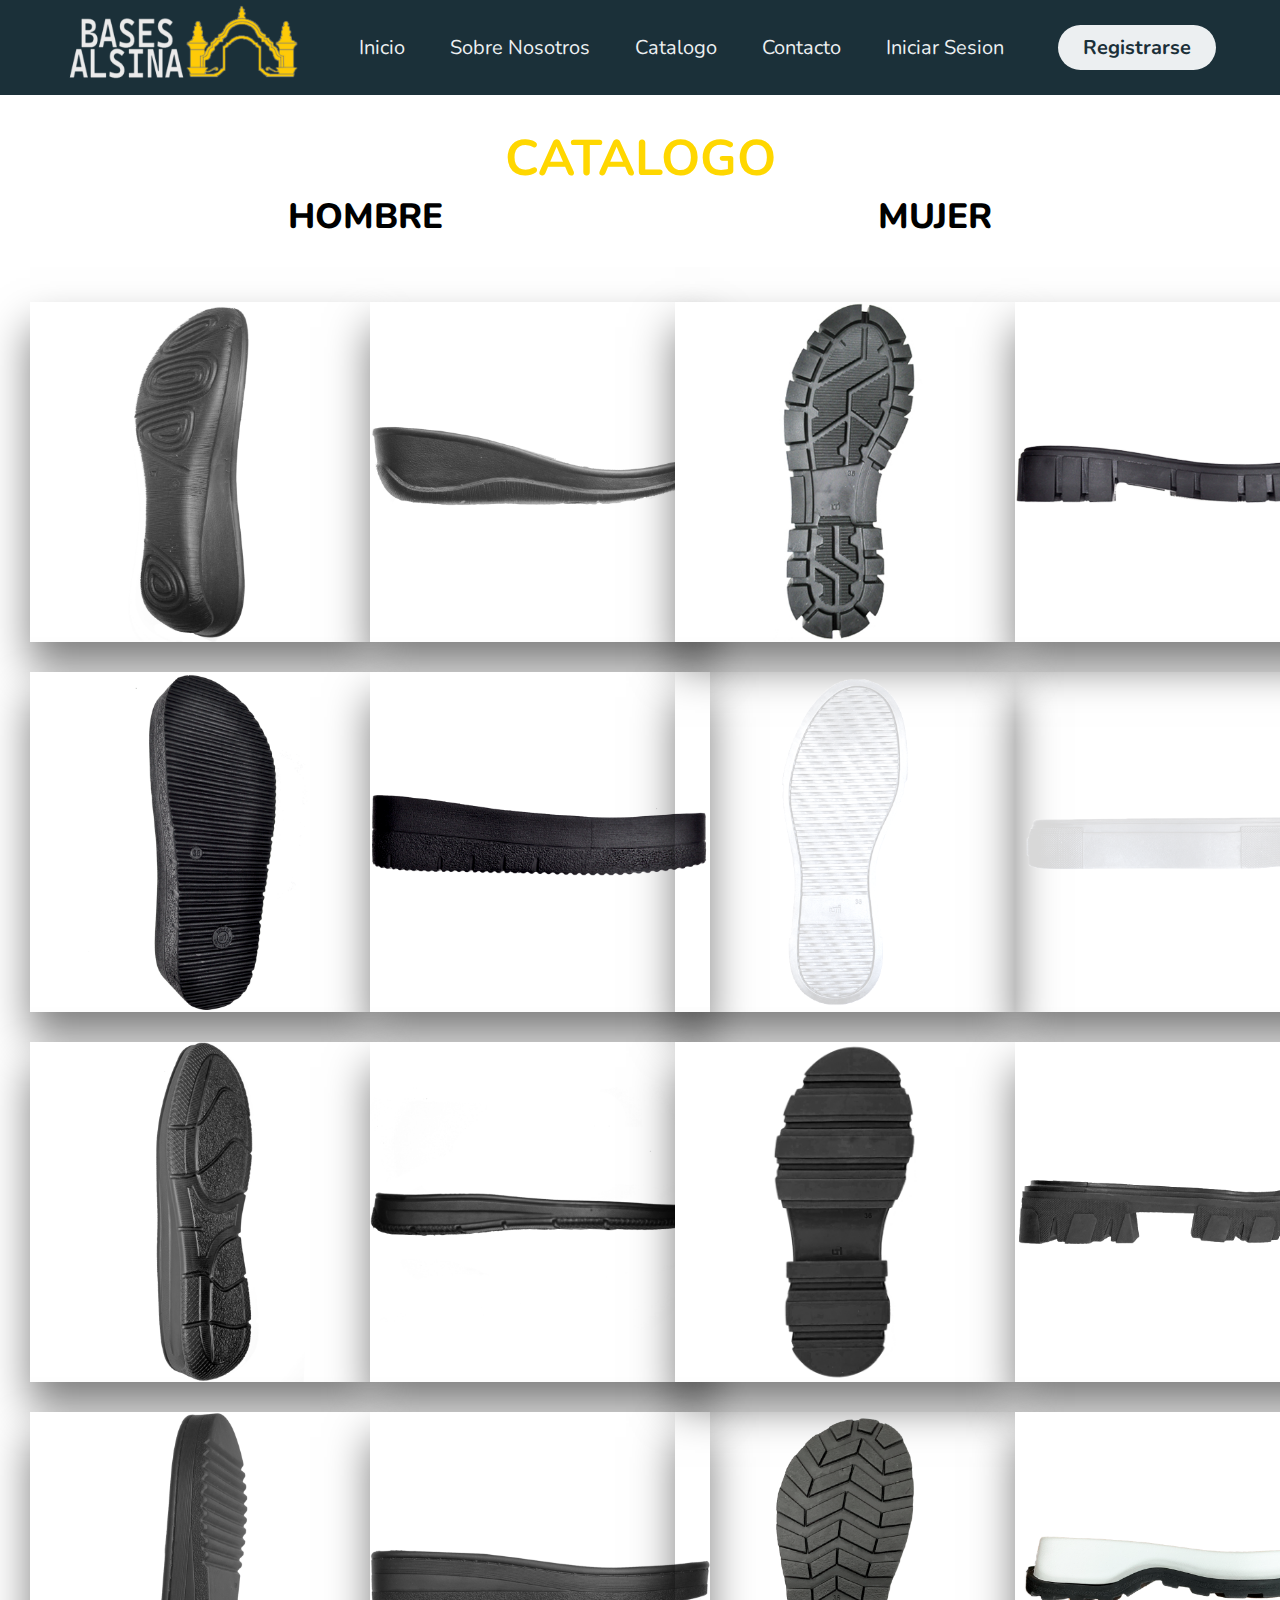
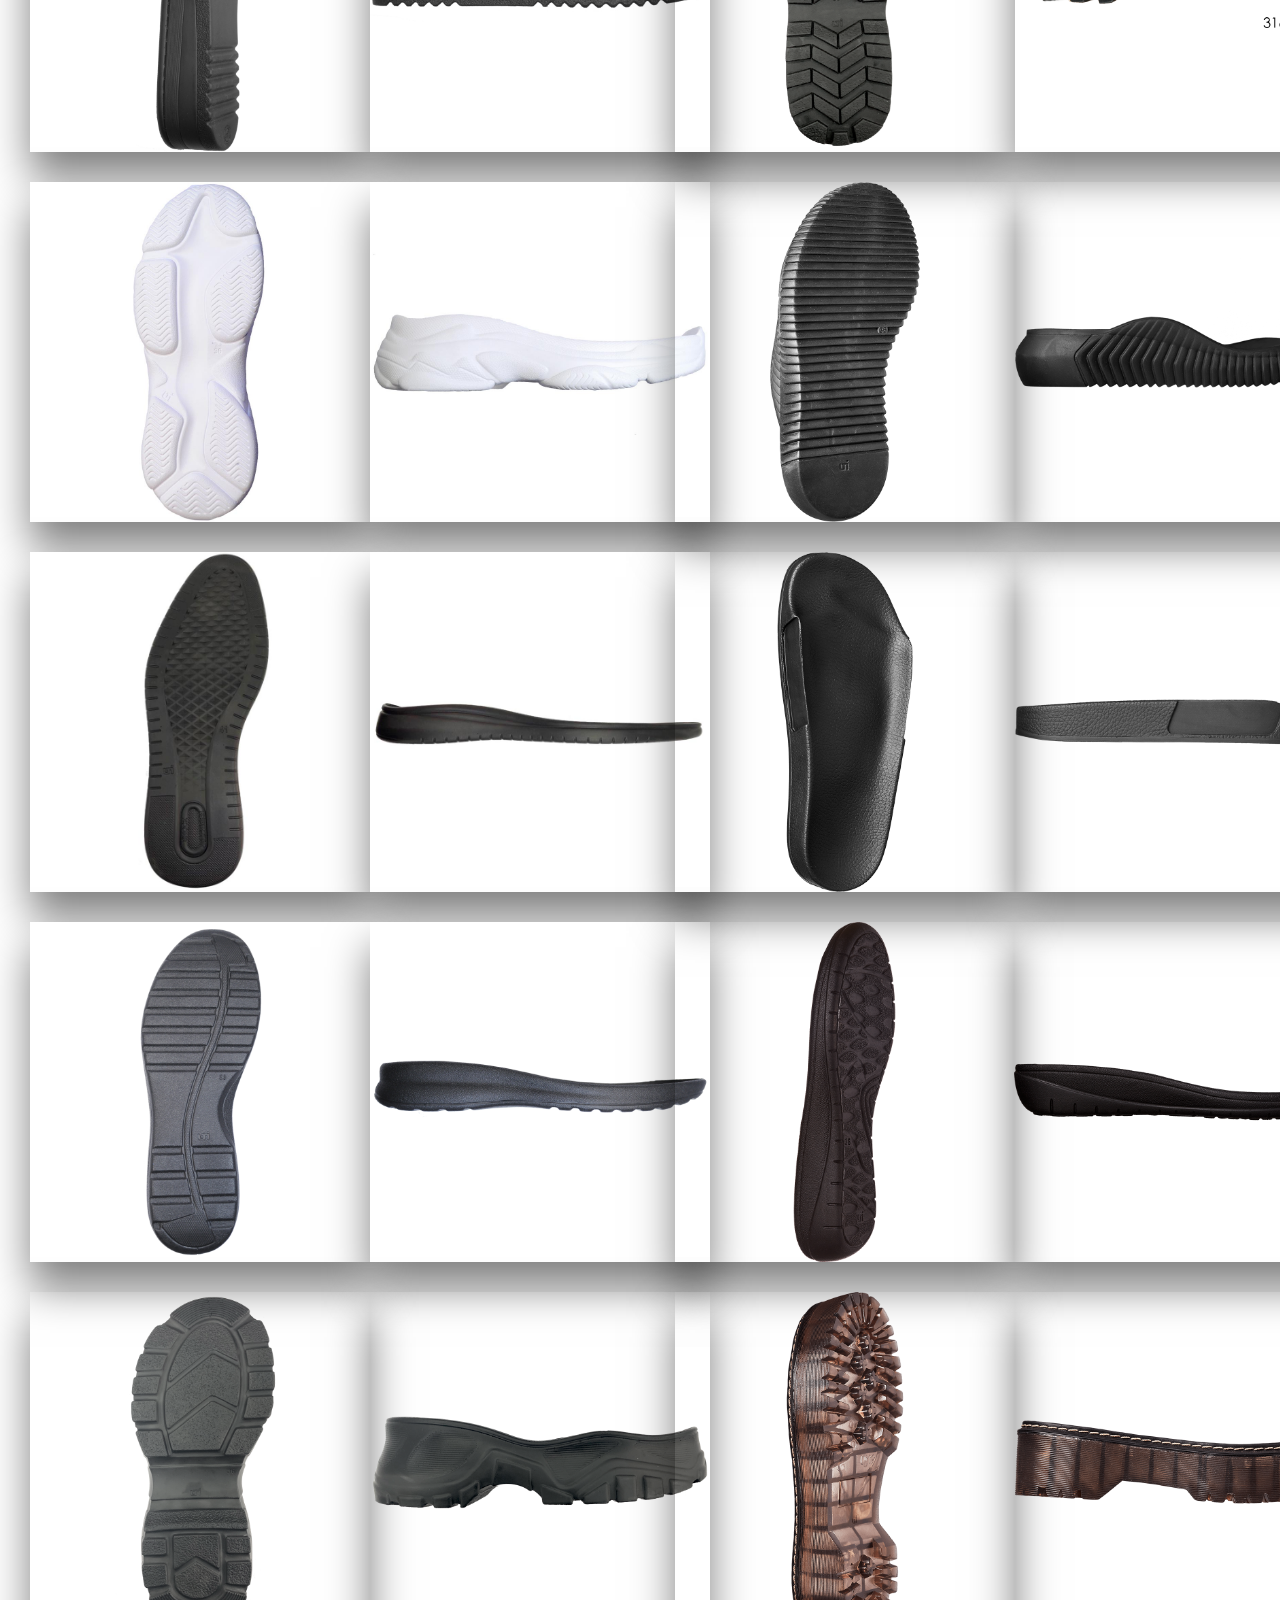
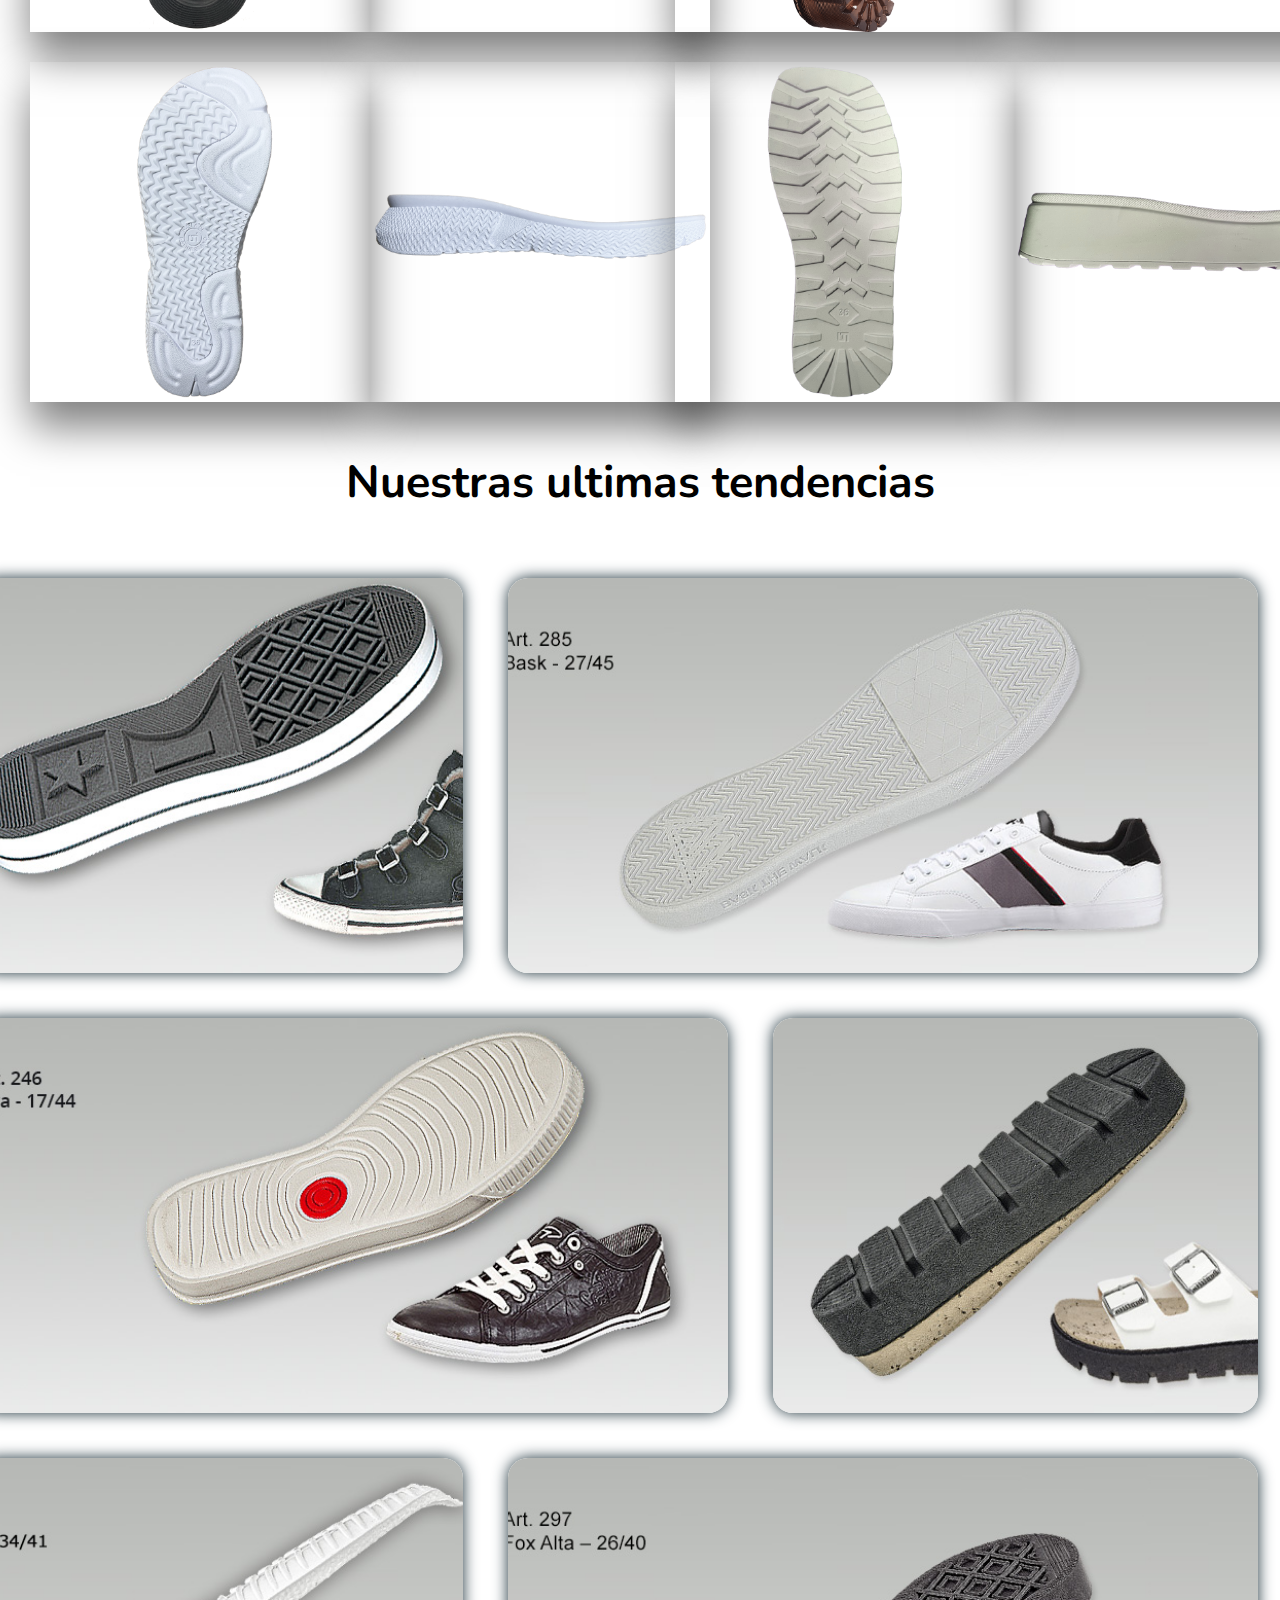
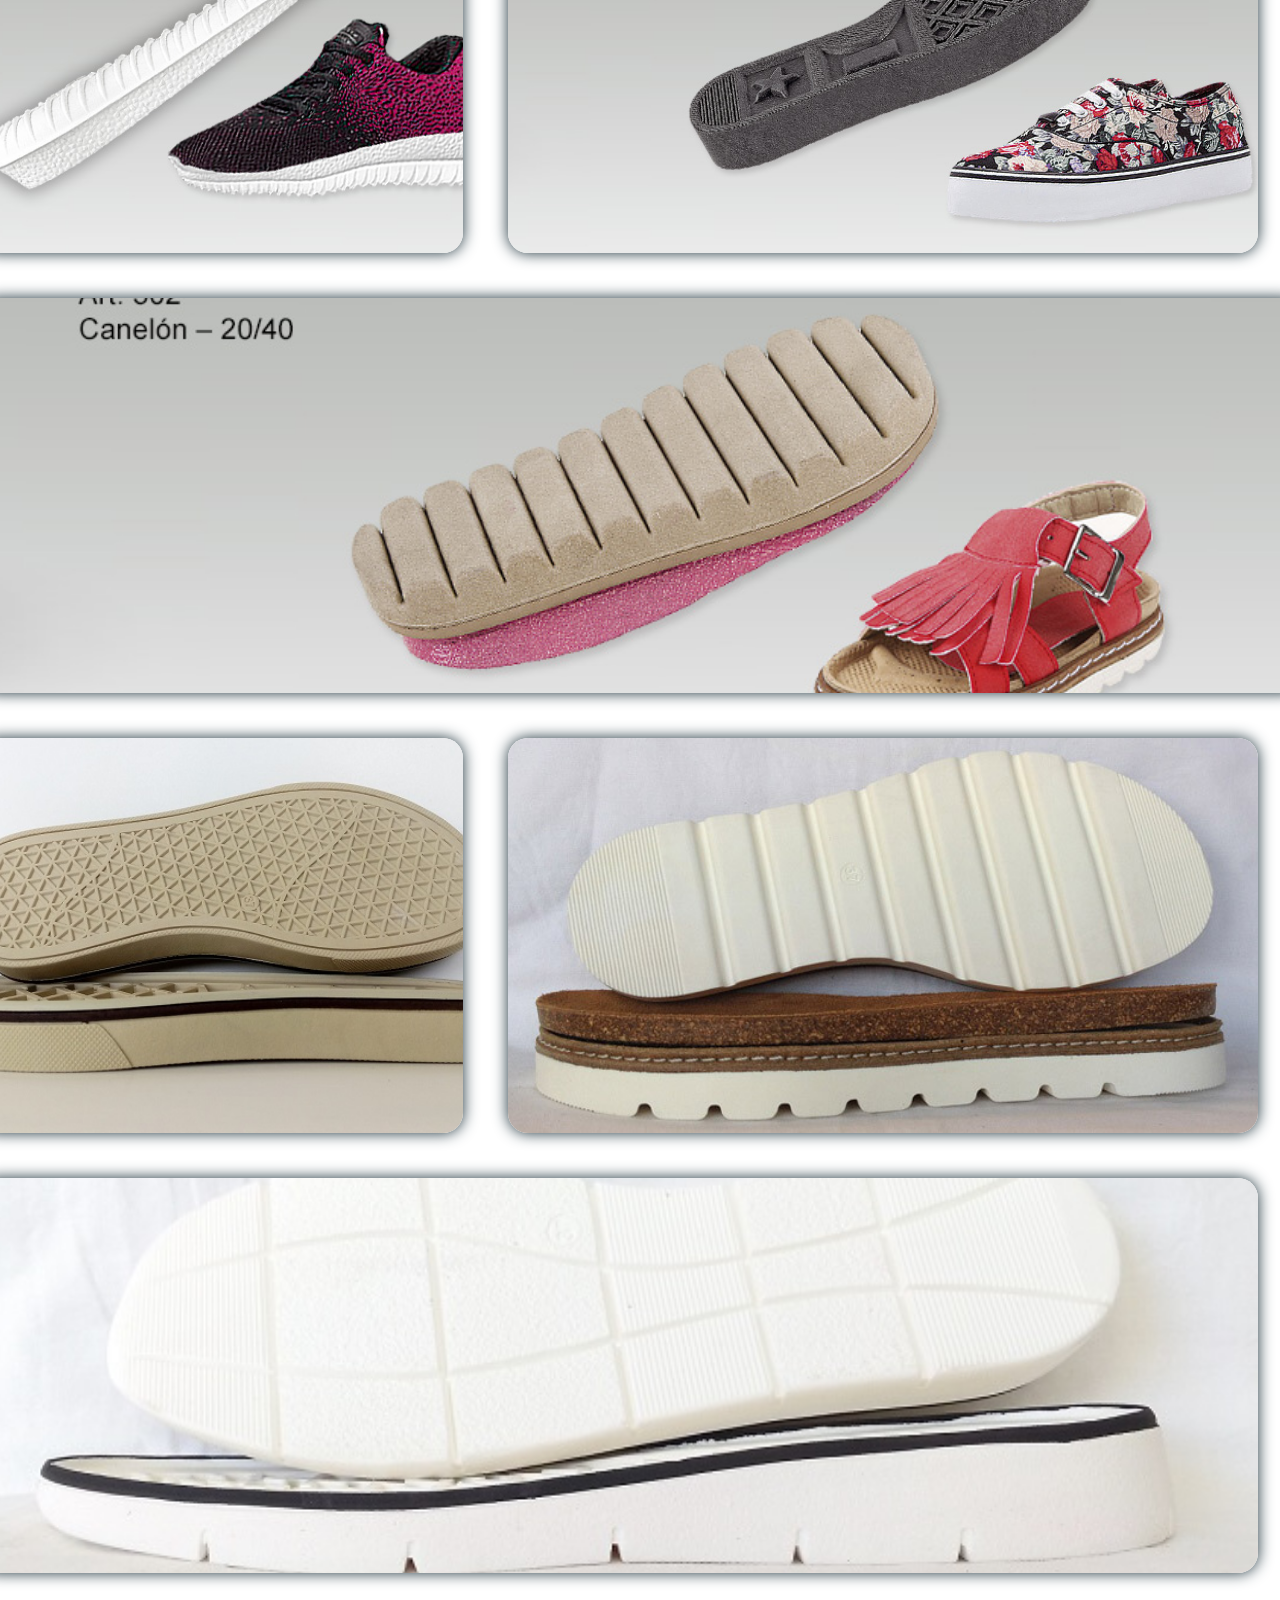
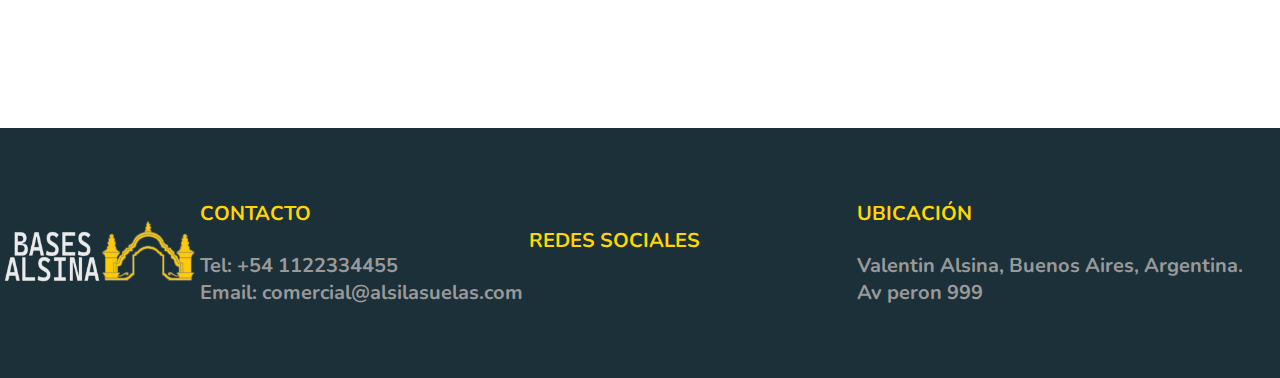
==== pages/catalogo.html @ 56c3c1ba "2do commit - Casi listo" ====
<!DOCTYPE html>
<html lang="en">
<head>
    <meta charset="UTF-8">
    <meta http-equiv="X-UA-Compatible" content="IE=edge">
    <meta name="viewport" content="width=device-width, initial-scale=1.0">
    <title>Catalogo</title>
    <link rel="stylesheet" href="../styles.css">
    <link rel="stylesheet" href="../catalogo.css">
    <link rel="stylesheet" href="../animations.css">
    <link rel="stylesheet" href="https://cdnjs.cloudflare.com/ajax/libs/font-awesome/6.2.0/css/all.min.css" integrity="sha512-xh6O/CkQoPOWDdYTDqeRdPCVd1SpvCA9XXcUnZS2FmJNp1coAFzvtCN9BmamE+4aHK8yyUHUSCcJHgXloTyT2A==" crossorigin="anonymous" referrerpolicy="no-referrer" />
</head>
<body>
    <header>
        <nav>
            <div class="logo">
                <a href="../index.html">
                <img src="../assets/Imagenes/icono-nav.png" alt="icono"> </a>
            </div>
            <div class="nav-list">
                <ul>
                    <li><a href="../index.html">Inicio</a></li>
                    <li><a href="../index.html#sec-2">Sobre Nosotros</a></li>
                    <li><a href="/pages/catalogo.html">Catalogo</a></li>
                    <li><a href="../index.html#footer-container">Contacto</a></li>
                    <li><a href="/pages/login.html">Iniciar Sesion</a></li>
                </ul>
            </div>
            <div class="register">
                <a href="../pages/register.html"><button>Registrarse</button></a>
            </div>
        </nav>
    </header>
    <hr>
    <main>
        <div class="container">
            <div class="catalogo">
                <h1>CATALOGO</h1>
                <div class="genero">
                    <div class="h">
                        <h2>HOMBRE</h2>                       
                    </div>
                    <div class="m">
                        <h2>MUJER</h2>
                    </div>
                </div>
            </div>
            <div class="suelas">
                <div class="hombre">
                    <div class="suela-hombre">
                        <img src="../assets/catalogo/501.jpg" alt="">
                        <img src="../assets/catalogo/500.jpg" alt="">
                    </div>
                    <div class="suela-hombre">
                        <img src="../assets/catalogo/503.jpg" alt="">
                        <img src="../assets/catalogo/502.jpg" alt="">
                    </div>
                    <div class="suela-hombre">
                        <img src="../assets/catalogo/504.jpg" alt="">
                        <img src="../assets/catalogo/505.jpg" alt="">
                    </div>
                    <div class="suela-hombre">
                        <img src="../assets/catalogo/506.jpg" alt="">
                        <img src="../assets/catalogo/507.jpg" alt="">
                    </div>
                    <div class="suela-hombre">
                        <img src="../assets/catalogo/508.jpg" alt="">
                        <img src="../assets/catalogo/509.jpg" alt="">
                    </div>
                    <div class="suela-hombre">
                        <img src="../assets/catalogo/510.jpg" alt="">
                        <img src="../assets/catalogo/511.jpg" alt="">
                    </div>
                    <div class="suela-hombre">
                        <img src="../assets/catalogo/512.jpg" alt="">
                        <img src="../assets/catalogo/513.jpg" alt="">
                    </div>
                    <div class="suela-hombre">
                        <img src="../assets/catalogo/514.jpg" alt="">
                        <img src="../assets/catalogo/515.jpg" alt="">
                    </div>
                    <div class="suela-hombre">
                        <img src="../assets/catalogo/516.jpg" alt="">
                        <img src="../assets/catalogo/517.jpg" alt="">
                    </div>
                </div>
                <div class="mujer">
                    <div class="suela-mujer">
                        <img src="../assets/catalogo/520.jpg" alt="">
                        <img src="../assets/catalogo/521.jpg" alt="">
                    </div>
                    <div class="suela-mujer">
                        <img src="../assets/catalogo/522.jpg" alt="">
                        <img src="../assets/catalogo/523.jpg" alt="">
                    </div>
                    <div class="suela-mujer">
                        <img src="../assets/catalogo/524.jpg" alt="">
                        <img src="../assets/catalogo/525.jpg" alt="">
                    </div>
                    <div class="suela-mujer">
                        <img src="../assets/catalogo/526.jpg" alt="">
                        <img src="../assets/catalogo/527.jpg" alt="">
                    </div>
                    <div class="suela-mujer">
                        <img src="../assets/catalogo/528.jpg" alt="">
                        <img src="../assets/catalogo/529.jpg" alt="">
                    </div>
                    <div class="suela-mujer">
                        <img src="../assets/catalogo/530.jpg" alt="">
                        <img src="../assets/catalogo/531.jpg" alt="">
                    </div>
                    <div class="suela-mujer">
                        <img src="../assets/catalogo/532.jpg" alt="">
                        <img src="../assets/catalogo/533.jpg" alt="">
                    </div>
                    <div class="suela-mujer">
                        <img src="../assets/catalogo/534.jpg" alt="">
                        <img src="../assets/catalogo/535.jpg" alt="">
                    </div>
                    <div class="suela-mujer">
                        <img src="../assets/catalogo/518.jpg" alt="">
                        <img src="../assets/catalogo/519.jpg" alt="">
                    </div>

                </div>
            </div>
            <div class="grid-tendencia">
                <h1>Nuestras ultimas tendencias</h1>
            </div>
            <div class="grid-suelas">
                <div class="item-suela"></div>
                <div class="item-suela"></div>
                <div class="item-suela"></div>
                <div class="item-suela"></div>
                <div class="item-suela"></div>
                <div class="item-suela"></div>
                <div class="item-suela"></div>
                <div class="item-suela"></div>
                <div class="item-suela"></div>
                <div class="item-suela"></div>
            </div>
        </div>

    </main>

    <footer>
        <div id="footer-container">
            <div class="footer-icon">
                <img src="../assets/Imagenes/icono-nav.png" alt="icono">
            </div>
            <div class="footer-contacto">
                <h3>CONTACTO</h3>
                <div class="contacto">
                    <h4>Tel: +54 1122334455</h4>
                    <h4>Email: comercial@alsilasuelas.com</h4>
                </div>
            </div>
            <div class="red-social">
                <h3>REDES SOCIALES</h3>
                <div class="red">
                    <i class="fa-brands fa-instagram" style="font-size:50px"></i>
                    <i class="fa-brands fa-square-facebook" style="font-size:50px"></i>
                </div>
            </div>
            <div class="ubicacion">
                <h3>UBICACIÓN</h3>
                <div class="ubi">
                    <h4>Valentin Alsina, Buenos Aires, Argentina.</h4>
                    <h4>Av peron 999</h4>
                </div>
            </div>
        </div>
    </footer>
---- styles.css ----
@import url('https://fonts.googleapis.com/css2?family=Nunito:wght@400;800&display=swap');
@import url('https://fonts.googleapis.com/css2?family=Abril+Fatface&display=swap');

*{
    margin: 0;
    padding: 0;
    box-sizing: border-box;
    font-family: 'Nunito', sans-serif;
    font-size: 20px;
}

/* NAVBAR */

nav{
    position: fixed;
    display: flex;
    flex-direction: row;
    justify-content: space-between;
    align-items: center;
    height: 95px;
    width: 100%;
    background-color: #1b3039;
    padding: 5px 5%;
    top: 0;
    z-index: 1;
}

.logo img{
    width: 12rem;
    cursor: pointer;
    transition: all 0.7s;
}

#toggle-menu{
    display: none;
}

.nav-list i{
    font-size: 50px;
    display: none;
}

.nav-list ul{
    list-style: none;
    display: flex;
    flex-direction: row;
    gap: 45px;
}

.nav-list a{
    font-size: 700;
    color: #eceff1;
    text-decoration: none;
}


.register button{
    font-weight: 700;
    color: #1b3039;
    padding: 9px 25px;
    background: #eceff1;
    border: none;
    border-radius: 50px;
    cursor: pointer;
    transition: all 0.5s ease 0s;
}

main{
    display: flex;
    flex-direction: column;
    gap: 80px;
    margin-top: 105px;

}

/* Section 1 */

#sec-1{
    display: flex;
    flex-direction: column;
    justify-content: center;
    align-items: center;
    gap: 50px;
}

.titulo{
    display: flex;
    justify-content: center;
    align-items: center;
}

.titulo .txt-estatico{
    color: #1b3039;
    font-size: 60px;
    font-weight: 400;
}

.titulo .txt-dinamico{
    margin-left: 15px;
    line-height: 90px;
    height: 90px;
    overflow: hidden;
}

.txt-dinamico li{
    list-style: none;
    color: gold;
    font-size: 60px;
    font-weight: 600;
    top: 0;
    position: relative;
}

.inicio{
    display: flex;
    flex-direction: row;
    justify-content: center;
    align-items: center;
    gap: 10px;
}

.cards{
    position: relative;
    width: 20rem;
    height: 20rem;
    overflow: hidden;
}

.inicio .cards .imgSuela img{
   width: 100%;
   height: 100%;
   transition: all 500ms ease-out;
}

.info{
    position: absolute;
    top: 0;
    width: 100%;
    height: 100%;
    transition: all 500ms ease-out;
    opacity: 0;
    visibility: hidden;
    text-align: center;
}

.info h2{
    color: gold;
    font-size: 25px;
    font-weight: 900;
    margin-bottom: 150px;
    margin-top: 50px;
    transition: all 500ms ease-out;
}

.info p{
    color: gold;
    font-size: 20px;
    font-weight: 500;
    line-height: 1.5;
    max-width: 250px;
    margin: auto;
}

/* Section 2 */ 

#sec-2{
    display: flex;
    flex-direction: column;
    justify-content: center;
    align-items: center;
    gap: 25px;
}

#sec-2 h2{
    font-size: 45px;
    color: gold;
}

.empresa{
    height: 120px;
    width: 100%;
    display: flex;
    justify-content: center;
    align-items: center;
    background-color: #1b3039;
}

.seccion-2{
    display: flex;
    flex-direction: row;
    justify-content: center;
    align-items: center;
    gap: 60px;
}

.aboutUs{
    height: 800px;
    width: 500px;
    display: flex;
    flex-direction: column;
    justify-content: center;
    align-items: center;
    gap: 40px;
}

.sobre-nosotros , .disenio-exclusividad , .diferencia{
    display: flex;
    flex-direction: column;
    justify-content: center;
    align-items: center;
    background-color: rgba(233, 233, 233, 0.726);
    border-radius: 1rem;
    gap: 5px;
    height: 400px;
    width: 550px;
    padding: 20px;
}

.aboutUs h3{
    font-size: 22px;
    font-weight: 900;
}

.aboutUs p{
    font-size: 19px;
    font-weight: 400;
}

.grid-container{
    height: 800px;
    width: 750px;
    display: grid;
    grid-template-columns: 160px 160px 160px 160px 160px;
    gap: 10px;
    grid-template-rows: 125px 125px 125px 125px 125px 125px;
}

.item{
    border-radius: 1rem;
    box-shadow: 0 0 15px 0px #1b3039;
}

.item:nth-child(1){
    background: url(./assets/Empresa/Horma-1.jpg) no-repeat center/cover;
    grid-column: 1/3;
    grid-row: 1/3;
}

.item:nth-child(2){
    background: url(./assets/Empresa/Maquina-1.jpg) no-repeat center/cover;
    grid-column: 3/6;
    grid-row: 1/3;

}

 .item:nth-child(3){
    background: url(./assets/Empresa/Maquina-3.jpg) no-repeat center/cover;
    grid-column: 1/4;
    grid-row: 3/5;  
}

.item:nth-child(4){
    background: url(./assets/Empresa/Maquina-4.jpg) no-repeat center/cover;
    grid-column: 4/6;
    grid-row: 3/5;

}

.item:nth-child(5){
    background: url(./assets/Empresa/Maquina-2.jpg) no-repeat center/cover;
    grid-column: 1/3;
    grid-row: 5/7;

}

.item:nth-child(6){
    background: url(./assets/Empresa/Maquina-5.jpg) no-repeat center/cover; 
    grid-column: 3/6;
    grid-row: 5/7;

}


/* Footer */

footer{
    background-color: #1b3039;
    height: 250px;
    width: 100%;
    margin-top: 50px;
}

#footer-container{
    display: flex;
    flex-direction: row;
    justify-content: space-evenly;
    align-items: center;
}

.footer-icon{
    width: 200px;
    height: 200px;
    display: flex;
    justify-content: center;
    align-items: center;
}

.footer-icon img{
    width: 10rem;
    cursor: pointer;
}

.footer-contacto{
    width: 350px;
    height: 250px;
    display: flex;
    flex-direction: column;
    justify-content: center;
    align-items: flex-start;
    gap: 25px;
}

.red-social{
    width: 350px;
    height: 250px;
    display: flex;
    flex-direction: column;
    justify-content: center;
    align-items: flex-start;
    gap: 25px;

}

.red{
    display: flex;
    gap: 50px;
    cursor: pointer;
}

.ubicacion{
    width: 450px;
    height: 250px;
    display: flex;
    flex-direction: column;
    justify-content: center;
    align-items: flex-start;
    gap: 25px;

}

footer h3{
    color: gold;
}

footer h4{
    color: #999;
}

footer i{
    color: #999;
}
---- catalogo.css ----
@import url('https://fonts.googleapis.com/css2?family=Nunito:wght@400;800&display=swap');
@import url('https://fonts.googleapis.com/css2?family=Abril+Fatface&display=swap');

*{
    margin: 0;
    padding: 0;
    box-sizing: border-box;
    font-family: 'Nunito', sans-serif;
    font-size: 20px;
}

.container{
    width: 100%;
    display: flex;
    flex-direction: column;
    justify-content: center;
    align-items: center;
    gap: 50px;
}

.catalogo{
    width: 100%;
    height: 100px;
    margin-top: 25px;
    display: flex;
    flex-direction: column;
    justify-content: center;
    align-items: center;
}

.catalogo h1{
    font-size: 50px;
    font-weight: 700;
    color: gold;
}

.genero{
    display: flex;
    justify-content: space-between;
    align-items: center;
    width: 55%;
}

.genero h2{
    font-size: 35px;
    font-weight: 800;
}

.suelas{
    display: flex;
    width: 100%;
    justify-content: space-around;
    flex-wrap: wrap;
    gap: 10px;
}

.hombre{
    margin-top: 20px;
    display: flex;
    flex-direction: column;
    width: 45%;
    gap: 30px;
}

.suela-hombre{
    display: flex;
    flex-direction: row;
    justify-content: space-between;
}

.suela-hombre img{
    height: 340px;
    width: 340px;
    box-shadow: 0 25px 40px rgba(0,0,0,.5);
}

.suela-mujer img{
    height: 340px;
    width: 340px;
    box-shadow: 0 25px 40px rgba(0,0,0,.5);
}

.suela-mujer{
    display: flex;
    flex-direction: row;
    justify-content: space-between;
}

.mujer{
    margin-top: 20px;
    display: flex;
    flex-direction: column;
    width: 45%;
    gap: 30px;
}

.grid-tendencia{
    width: 100%;
    display: flex;
    justify-content: center;
    align-items: center;
}

.grid-tendencia h1{
    font-size: 45px;
    font-weight: 700;
}

.grid-suelas{
    margin-top: 15px;
    height: 2700px;
    width: 1400px;
    display: grid;
    justify-content: center;
    grid-template-columns: 220px 220px 220px 220px 220px;
    gap: 45px;
    grid-template-rows: 175px 175px 175px 175px 175px 175px
    175px 175px 175px 175px 175px 175px;

}

.item-suela{
    border-radius: 1rem;
    box-shadow: 0 0 15px 0px #1b3039;
}

.item-suela:nth-child(1){
    background: url(./assets/Suelas-Calzados/1.jpg) no-repeat center/cover;
    grid-column: 1/3;
    grid-row: 1/3;
}

.item-suela:nth-child(2){
    background: url(./assets/Suelas-Calzados/2.jpg) no-repeat center/cover;
    grid-column: 3/6;
    grid-row: 1/3;

}

.item-suela:nth-child(3){
    background: url(./assets/Suelas-Calzados/3.jpg) no-repeat center/cover;
    grid-column: 1/4;
    grid-row: 3/5;  
}

.item-suela:nth-child(4){
    background: url(./assets/Suelas-Calzados/4.jpg) no-repeat center/cover;
    grid-column: 4/6;
    grid-row: 3/5;

}

.item-suela:nth-child(5){
    background: url(./assets/Suelas-Calzados/5.jpg) no-repeat center/cover;
    grid-column: 1/3;
    grid-row: 5/7;

}

.item-suela:nth-child(6){
    background: url(./assets/Suelas-Calzados/7.jpg) no-repeat center/cover;
    grid-column: 3/6;
    grid-row: 5/7;
}

.item-suela:nth-child(7){
    background: url(./assets/Suelas-Calzados/6.jpg) no-repeat center/cover;
    grid-column: 1/7;
    grid-row: 7/9;
}

.item-suela:nth-child(8){
    background: url(./assets/Suelas-Calzados/8.jpg) no-repeat center/cover;
    grid-column: 1/3;
    grid-row: 9/11;
}

.item-suela:nth-child(9){
    background: url(./assets/Suelas-Calzados/9.jpg) no-repeat center/cover;
    grid-column: 3/6;
    grid-row: 9/11;
}

.item-suela:nth-child(10){
    background: url(./assets/Suelas-Calzados/10.jpg) no-repeat center/cover;
    grid-column: 1/6;
    grid-row: 11/13;
}


/* --- FOOTER --- */

footer{
    background-color: #1b3039;
    height: 250px;
    width: 100%;
  
}

#footer-container{
    display: flex;
    flex-direction: row;
    justify-content: space-evenly;
    align-items: center;
    position: relative;
}

.footer-icon{
    width: 200px;
    height: 200px;
    display: flex;
    justify-content: center;
    align-items: center;
}

.footer-icon img{
    width: 10rem;
    cursor: pointer;
}

.footer-contacto{
    width: 350px;
    height: 250px;
    display: flex;
    flex-direction: column;
    justify-content: center;
    align-items: flex-start;
    gap: 25px;
}

.red-social{
    width: 350px;
    height: 250px;
    display: flex;
    flex-direction: column;
    justify-content: center;
    align-items: flex-start;
    gap: 25px;

}

.red{
    display: flex;
    gap: 50px;
    cursor: pointer;
}

.ubicacion{
    width: 450px;
    height: 250px;
    display: flex;
    flex-direction: column;
    justify-content: center;
    align-items: flex-start;
    gap: 25px;

}

footer h3{
    color: gold;
}

footer h4{
    color: #999;
}

footer i{
    color: #999;
}
---- animations.css ----
.logo img:hover{
    transform: scale(1.1);
}

.nav-list li:hover{
    transform: scale(1.2);
}

.nav-list a:hover{
    color: gold;
}

.register button:hover{
    background-color: #e2f1f8;
    color: gold;
    transform: scale(1.3);
}

.txt-dinamico li::after{
    content: "";
    position: absolute;
    left: 0;
    width: 100%;
    height: 100%;
    background-color: white;
    border-left: 2px solid gold;
    animation: typing 3s steps(10) infinite;
}

.txt-dinamico li{
    animation: slide 12s steps(4) infinite;

}

@keyframes typing{
    40%,
    60%{
        left: calc(100% + 30px);
    }

    100%{
        left: 0;
    }
}

@keyframes slide{
    100%{
        top: -360px;
    }
}

.cards:hover{
    z-index: 1;
    transform: scale(1.25);
    box-shadow: 0 25px 40px rgba(0,0,0,.5);
}

.cards:hover > .info{
    opacity: 1;
    visibility: visible;
}

.cards:hover > .info h2{
    margin-top: 100px;
    margin-bottom: 40px;
}

.item:hover{
    transform: scale(1.1);
    transition: all 0.3s ease-in;
}

.sobre-nosotros:hover{
    transform: scale(1.1);
    transition: all 0.3s ease-in;
}
.disenio-exclusividad:hover{
    transform: scale(1.1);
    transition: all 0.3s ease-in;
}
.diferencia:hover{
    transform: scale(1.1);
    transition: all 0.3s ease-in;
}


/* --------------------------- LOGIN - REGISTER - CATALOGO ------------------------------------------------------------*/

/* LOGIN */ 

.boton-inicio button:hover{
    background-color: #e2f1f8;
    color: gold;
    transform: scale(1.3);
}


.sub-log:hover{
    background-color: #051f2b;
    color: gold;
    transform: scale(1.1);
}


/* REGISTER */

.button input:hover{
    color: gold;
    background-color: #051f2b;
    transform: scale(1.2);
}


/* CATALOGO*/

.suela-hombre:hover{
    transform: scale(1.1);
    transition: all 0.3s ease-in;
}

.suela-mujer:hover{
    transform: scale(1.1);
    transition: all 0.3s ease-in;
}

.item-suela:hover{
    transform: scale(1.2);
    transition: all 0.5s ease-in;
}
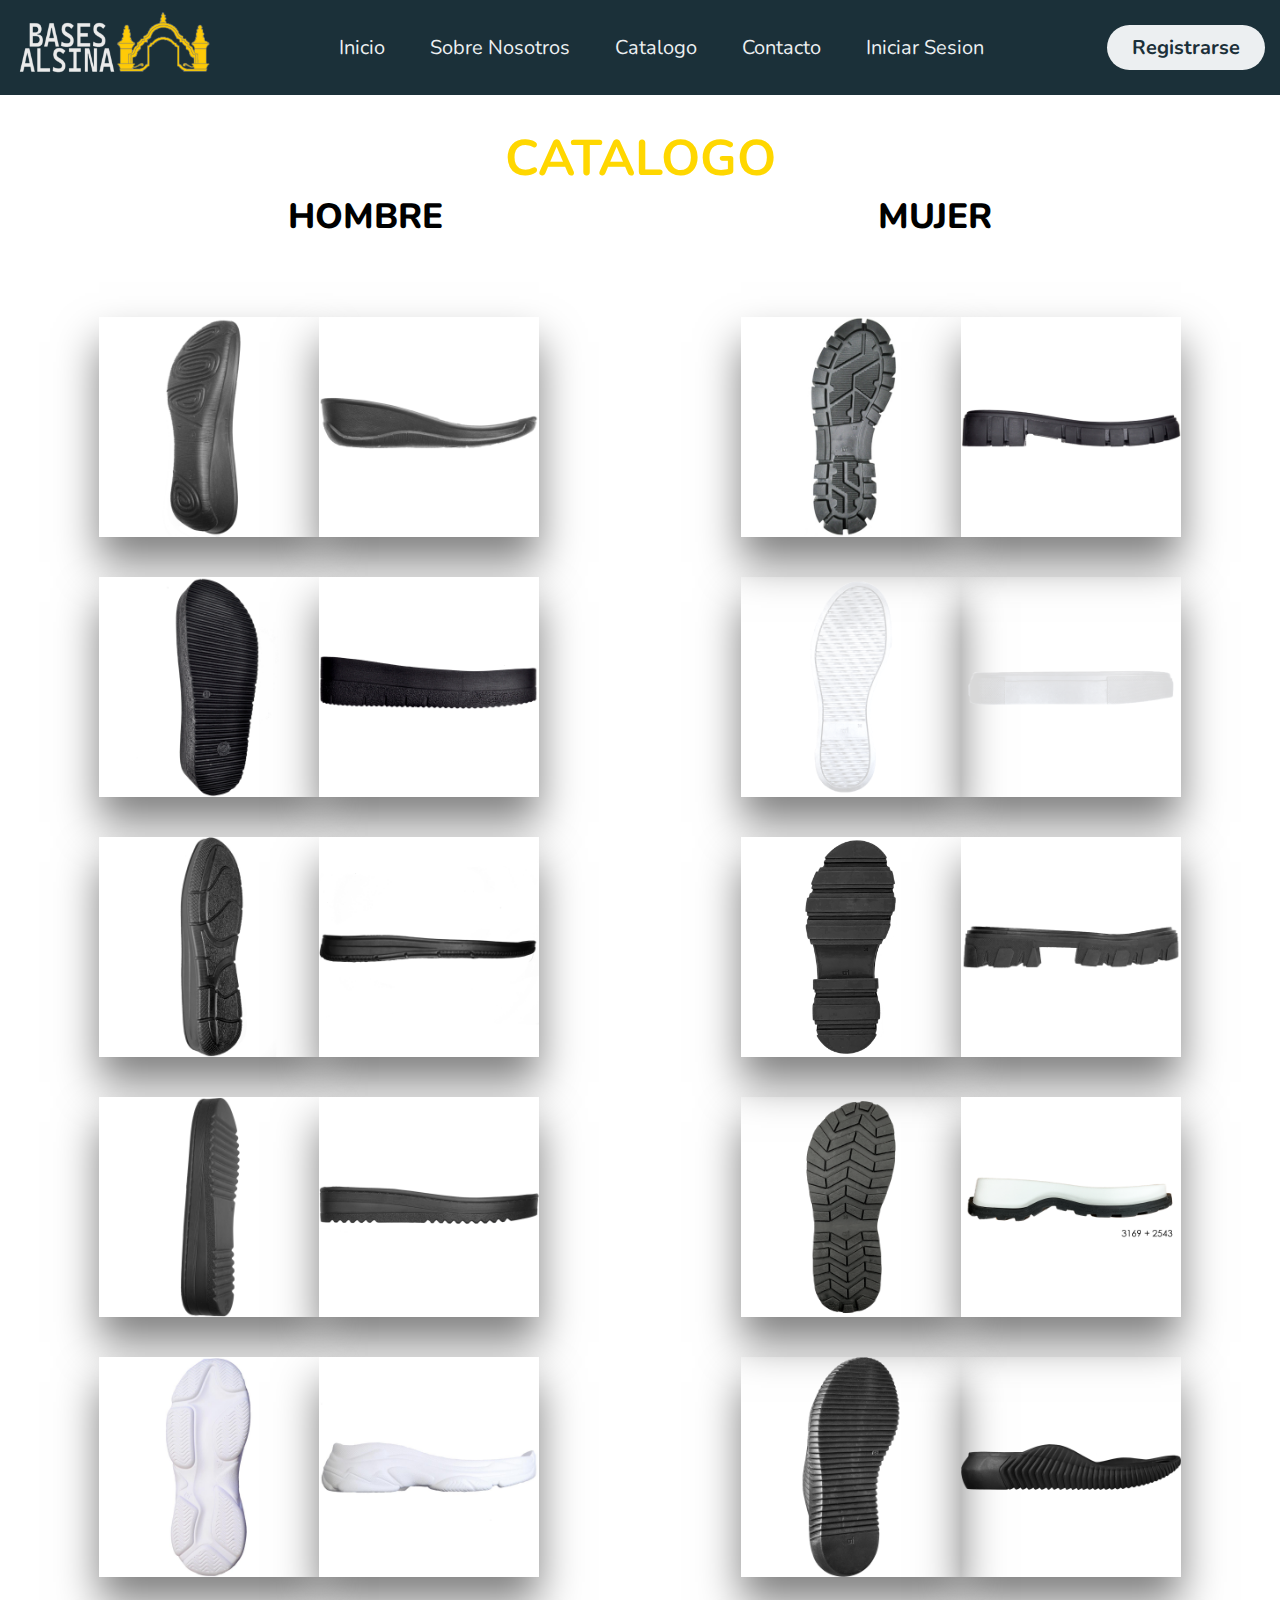
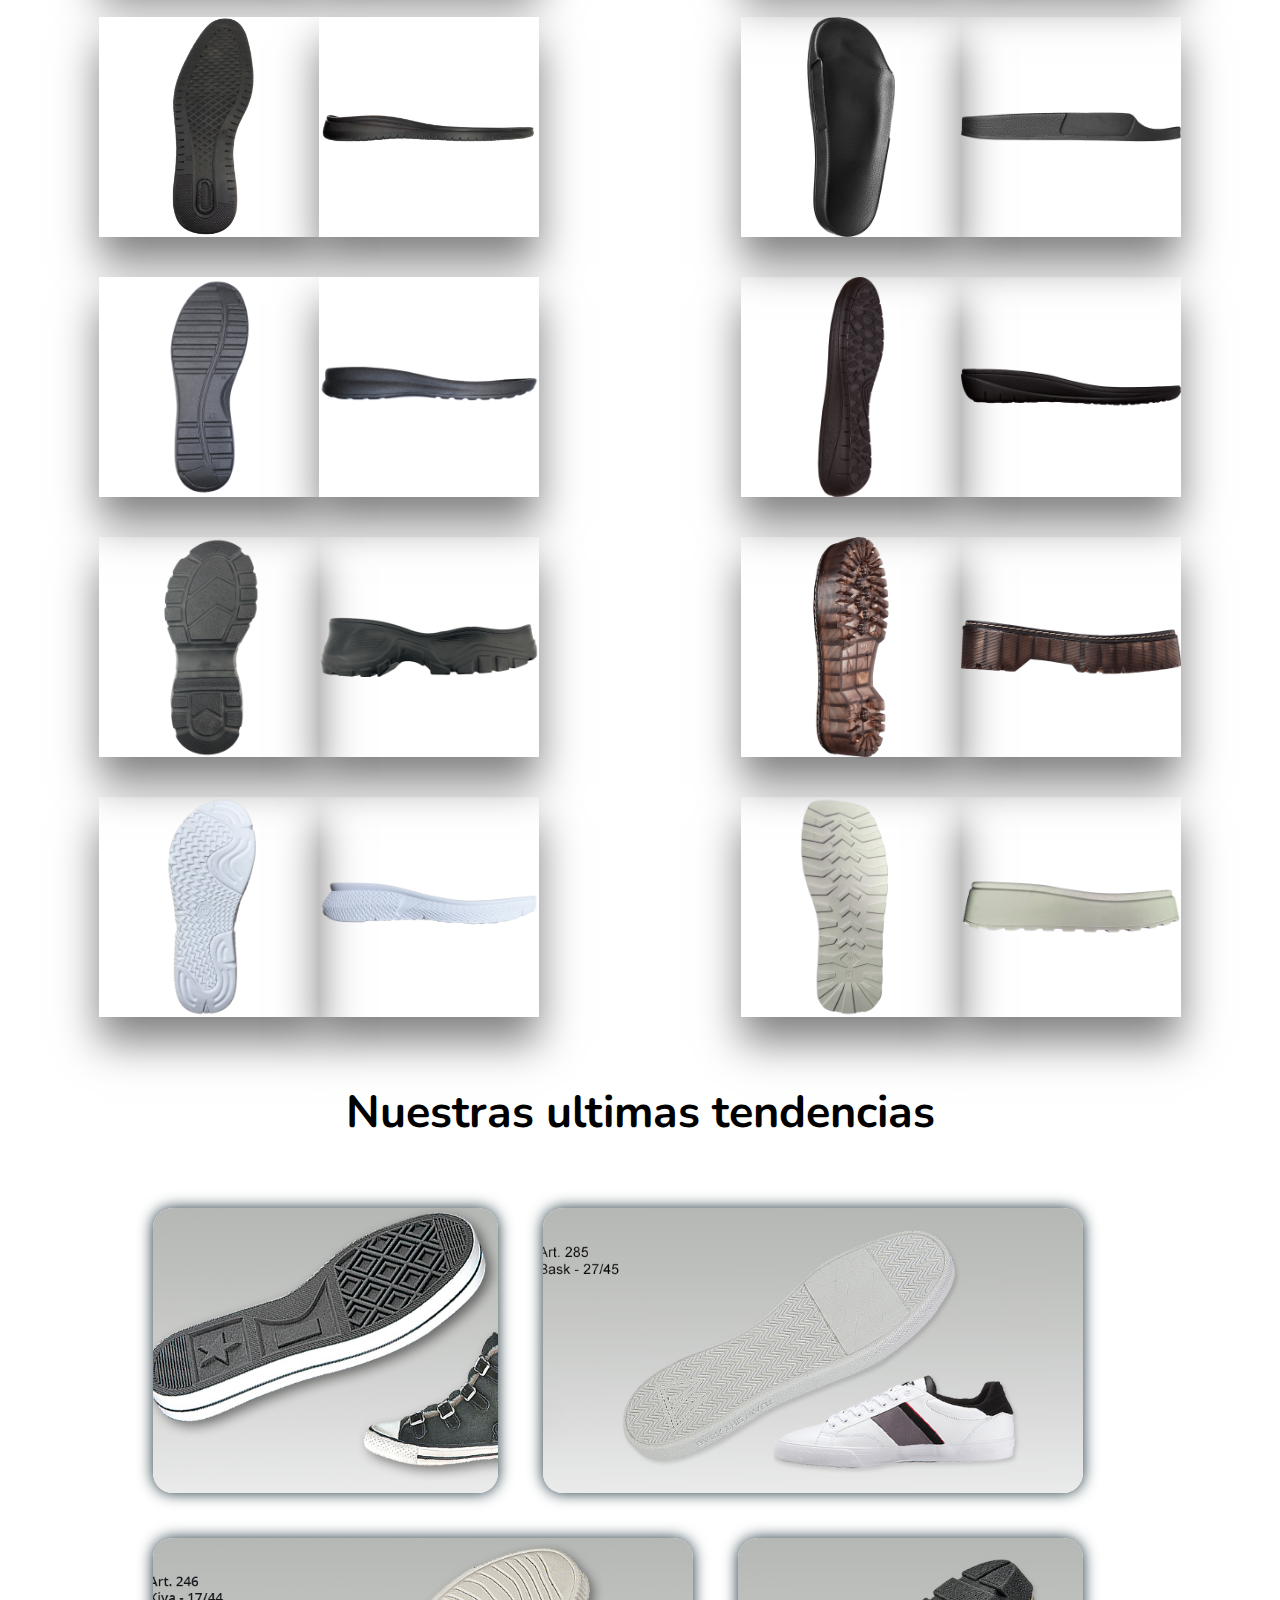
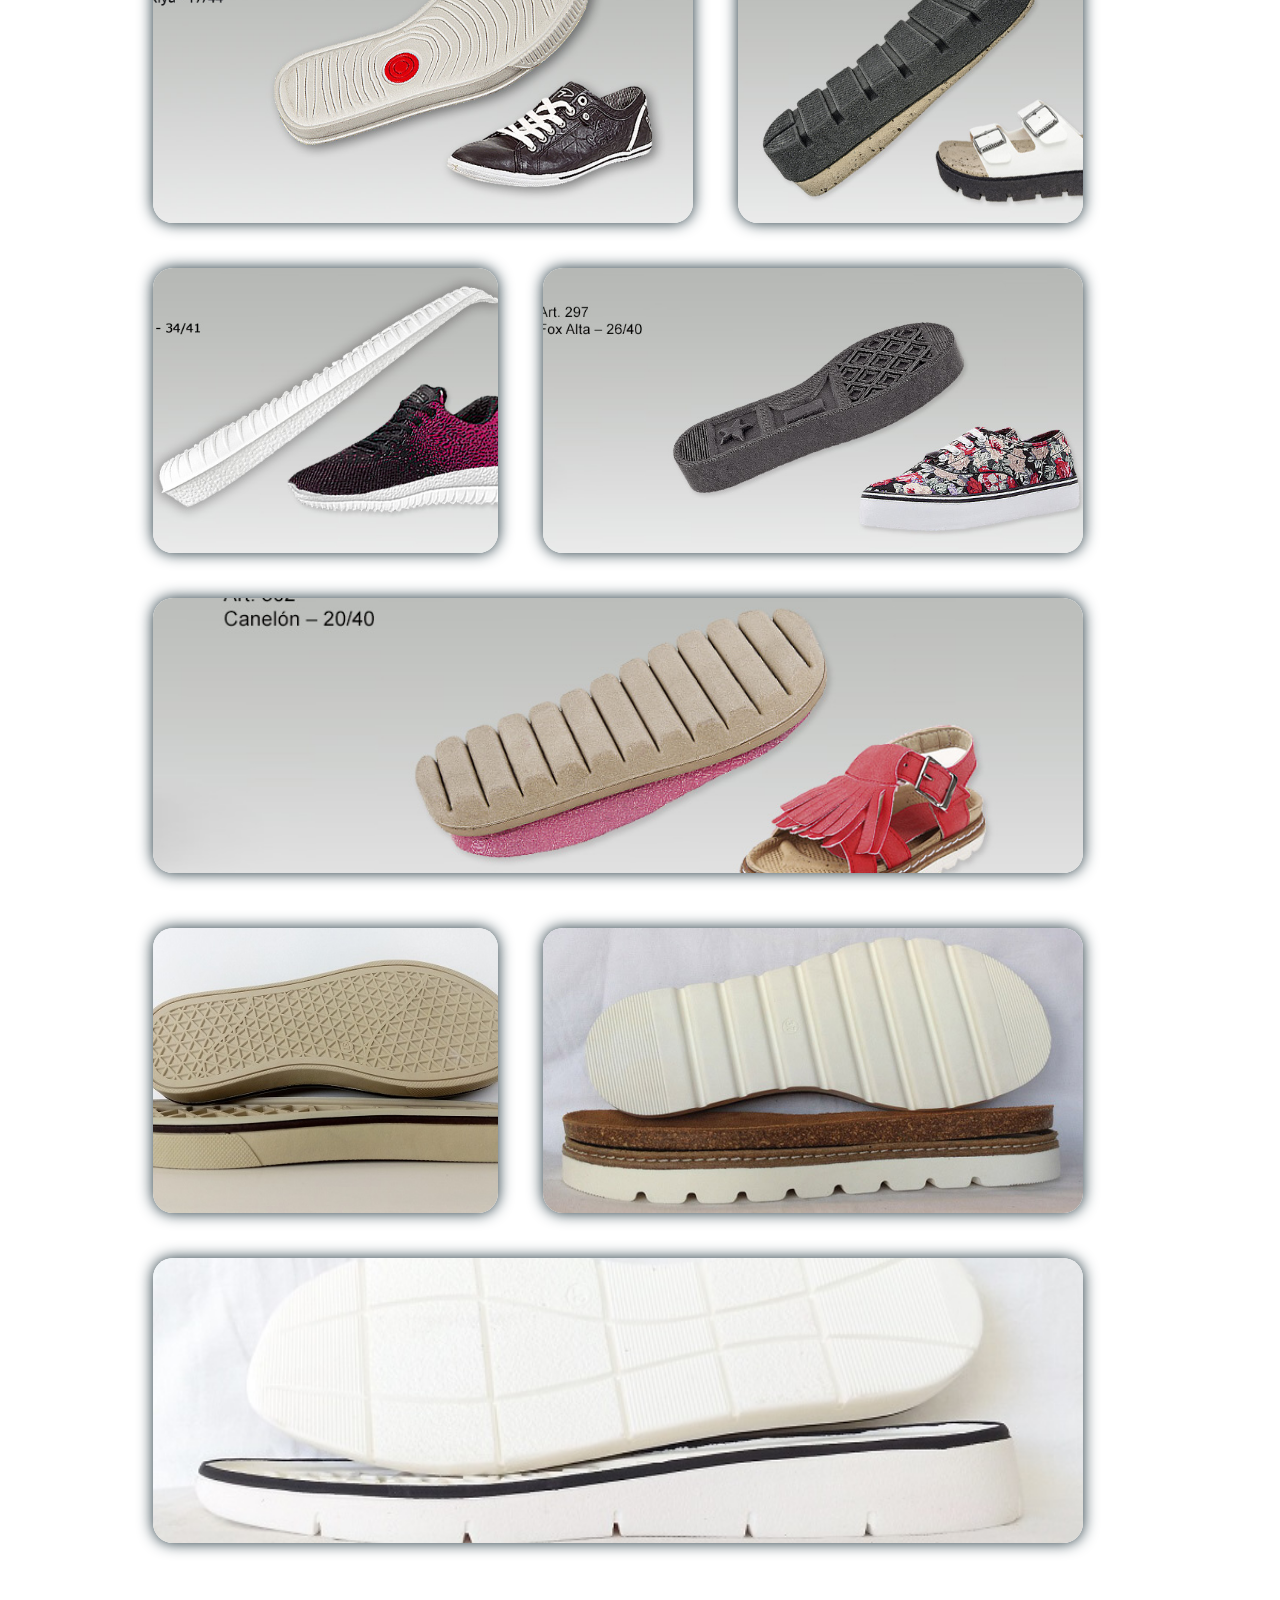
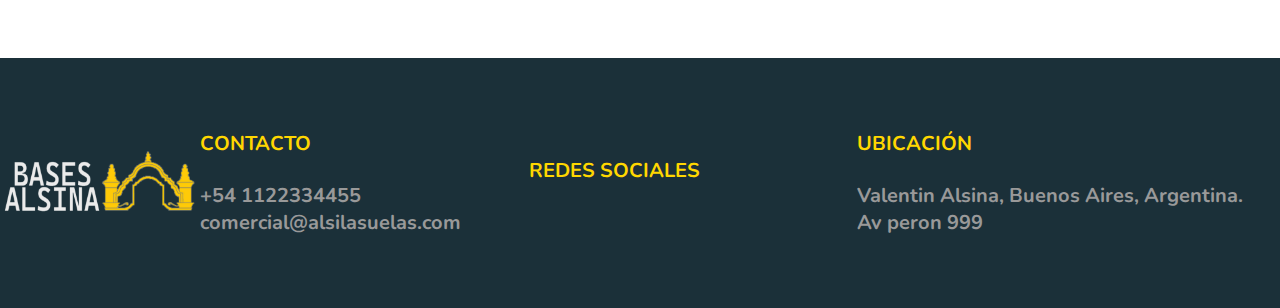
==== commit e86471eb: "3er commit - Falta poco" ====
--- a/pages/catalogo.html
+++ b/pages/catalogo.html
@@ -8,6 +8,8 @@
     <link rel="stylesheet" href="../styles.css">
     <link rel="stylesheet" href="../catalogo.css">
     <link rel="stylesheet" href="../animations.css">
+    <link rel="stylesheet" href="../MediaQueries/responsiveCatalogo.css">
+    <link rel="stylesheet" href="https://cdnjs.cloudflare.com/ajax/libs/font-awesome/6.1.2/css/all.min.css" integrity="sha512-1sCRPdkRXhBV2PBLUdRb4tMg1w2YPf37qatUFeS7zlBy7jJI8Lf4VHwWfZZfpXtYSLy85pkm9GaYVYMfw5BC1A==" crossorigin="anonymous" referrerpolicy="no-referrer" />
     <link rel="stylesheet" href="https://cdnjs.cloudflare.com/ajax/libs/font-awesome/6.2.0/css/all.min.css" integrity="sha512-xh6O/CkQoPOWDdYTDqeRdPCVd1SpvCA9XXcUnZS2FmJNp1coAFzvtCN9BmamE+4aHK8yyUHUSCcJHgXloTyT2A==" crossorigin="anonymous" referrerpolicy="no-referrer" />
 </head>
 <body>
@@ -151,8 +153,8 @@
             <div class="footer-contacto">
                 <h3>CONTACTO</h3>
                 <div class="contacto">
-                    <h4>Tel: +54 1122334455</h4>
-                    <h4>Email: comercial@alsilasuelas.com</h4>
+                    <h4>+54 1122334455</h4>
+                    <h4>comercial@alsilasuelas.com</h4>
                 </div>
             </div>
             <div class="red-social">
--- a/styles.css
+++ b/styles.css
@@ -190,8 +190,10 @@
     flex-direction: row;
     justify-content: center;
     align-items: center;
+    width: 100%;
     gap: 60px;
 }
+
 
 .aboutUs{
     height: 800px;
@@ -200,7 +202,7 @@
     flex-direction: column;
     justify-content: center;
     align-items: center;
-    gap: 40px;
+    gap: 20px;
 }
 
 .sobre-nosotros , .disenio-exclusividad , .diferencia{
@@ -210,7 +212,7 @@
     align-items: center;
     background-color: rgba(233, 233, 233, 0.726);
     border-radius: 1rem;
-    gap: 5px;
+    gap: 15px;
     height: 400px;
     width: 550px;
     padding: 20px;
@@ -230,7 +232,7 @@
     height: 800px;
     width: 750px;
     display: grid;
-    grid-template-columns: 160px 160px 160px 160px 160px;
+    grid-template-columns: 150px 150px 150px 150px 150px;
     gap: 10px;
     grid-template-rows: 125px 125px 125px 125px 125px 125px;
 }
--- a/animations.css
+++ b/animations.css
@@ -127,4 +127,3 @@
     transform: scale(1.2);
     transition: all 0.5s ease-in;
 }
-
--- a/MediaQueries/responsiveCatalogo.css
+++ b/MediaQueries/responsiveCatalogo.css
@@ -0,0 +1,242 @@
+/* --- CATALOGO --- */
+
+@media (max-width:1280px){
+
+    .logo img{
+        width: 10rem;
+    }
+
+    nav{
+        padding: 0 15px;
+    }
+
+
+    .suelas{
+        gap: 5px;
+    }
+
+    .hombre{
+        display: flex;
+        justify-content: center;
+        align-items: center;
+        gap: 10px;
+    }
+
+    .mujer{
+        display: flex;
+        justify-content: center;
+        align-items: center;
+        gap: 10px;
+
+    }
+
+    .suela-hombre{
+        display: flex;
+        justify-content: center;
+        align-items: center;
+        height: 250px;
+        width: 250px;
+    }
+
+    .suela-mujer{
+        display: flex;
+        justify-content: center;
+        align-items: center;
+        height: 250px;
+        width: 250px;
+    }
+
+    .suela-hombre img{
+        height: 220px;
+        width: 220px;
+    }
+
+    .suela-mujer img{
+        height: 220px;
+        width: 220px;
+    }
+
+    .grid-suelas{
+        margin-top: 15px;
+        height: 2000px;
+        width: 100%;
+        display: grid;
+        justify-content: center;
+        grid-template-columns: 150px 150px 150px 150px 150px;
+        gap: 45px;
+        grid-template-rows: 120px 120px 120px 120px 120px 120px
+        120px 120px 120px 120px 120px 120px;
+    
+    }
+
+    .grid-suelas div:nth-child(7){
+        height: 275px;
+        width: 930px;
+    }
+
+}
+
+@media (max-width:976px){
+    .logo img{
+        width: 9rem;
+        cursor: pointer;
+        transition: all 0.7s;
+    }
+
+    nav{
+        padding: 0 20px;
+    }
+
+    .nav-list ul{
+        gap: 20px;
+    }
+
+    .nav-list a{
+        font-size: 17px;
+    }
+
+    .register button{
+        font-size: 17px;
+    }
+
+    .catalogo{
+        gap: 30px;
+    }
+
+    .suela-hombre{
+        display: flex;
+        justify-content: center;
+        align-items: center;
+        height: 230px;
+        width: 230px;
+    }
+
+    .suela-mujer{
+        display: flex;
+        justify-content: center;
+        align-items: center;
+        height: 230px;
+        width: 230px;
+    }
+
+    .suela-hombre img{
+        height: 200px;
+        width: 200px;
+    }
+
+    .suela-mujer img{
+        height: 200px;
+        width: 200px;
+    }
+
+    .grid-suelas{
+        margin-top: 15px;
+        margin-left: 25px;
+        height: 1550px;
+        width: 100%;
+        display: grid;
+        justify-content: center;
+        grid-template-columns: 120px 120px 120px 120px 120px;
+        gap: 35px;
+        grid-template-rows: 95px 95px 95px 95px 95px 95px
+        95px 95px 95px 95px 95px 95px;
+    
+    }
+
+    .grid-suelas div:nth-child(7){
+        height: 230px;
+        width: 740px;
+    }
+
+    /* --- FOOTER --- */
+
+    footer{
+        height: 200px;
+
+    }
+
+    #footer-container{
+        gap: 10px;
+    }
+
+    .footer-contacto{
+        width: 300px;
+        height: 200px;
+    }
+
+    .ubicacion{
+        width: 300px;
+        height: 200px;
+        gap: 10px;
+    }
+
+    .red-social{
+        width: 300px;
+        height: 200px;
+    }
+
+    .red{
+        gap: 65px;
+    }
+
+    .footer-icon img{
+        width: 8rem;
+    }
+
+    footer h3, h4{
+        font-size: 15px;
+    }
+
+    footer i{
+        width: 1rem;
+    }
+
+}
+
+@media (max-width:420px){
+    .logo img{
+        width: 6rem;
+    }
+
+    .nav-list{
+        margin-left: 200px;
+    }
+
+    .nav-list ul{
+        background-color: #214352;
+        width: 100%;
+        height: calc(100vh - 80px);
+        position: absolute;
+        top: 80px;
+        left: 0;
+        flex-direction: column;
+        align-items: center;
+        justify-content: center;
+        gap: 50px;
+        transform: translateX(200%);
+        transition: all 0.5s ease-out;
+    }
+
+    .list a{
+        font-size: 30px;
+    }
+
+    .nav-list i{
+        color: aliceblue;
+        display: block;
+    }
+
+    #toggle-menu:checked + .list{
+        display: flex;
+        transform: translateX(0%);
+        transition: all 0.5s ease-in;
+    }
+
+    .register a{
+        display: none;
+    }
+}
+
+
+
+
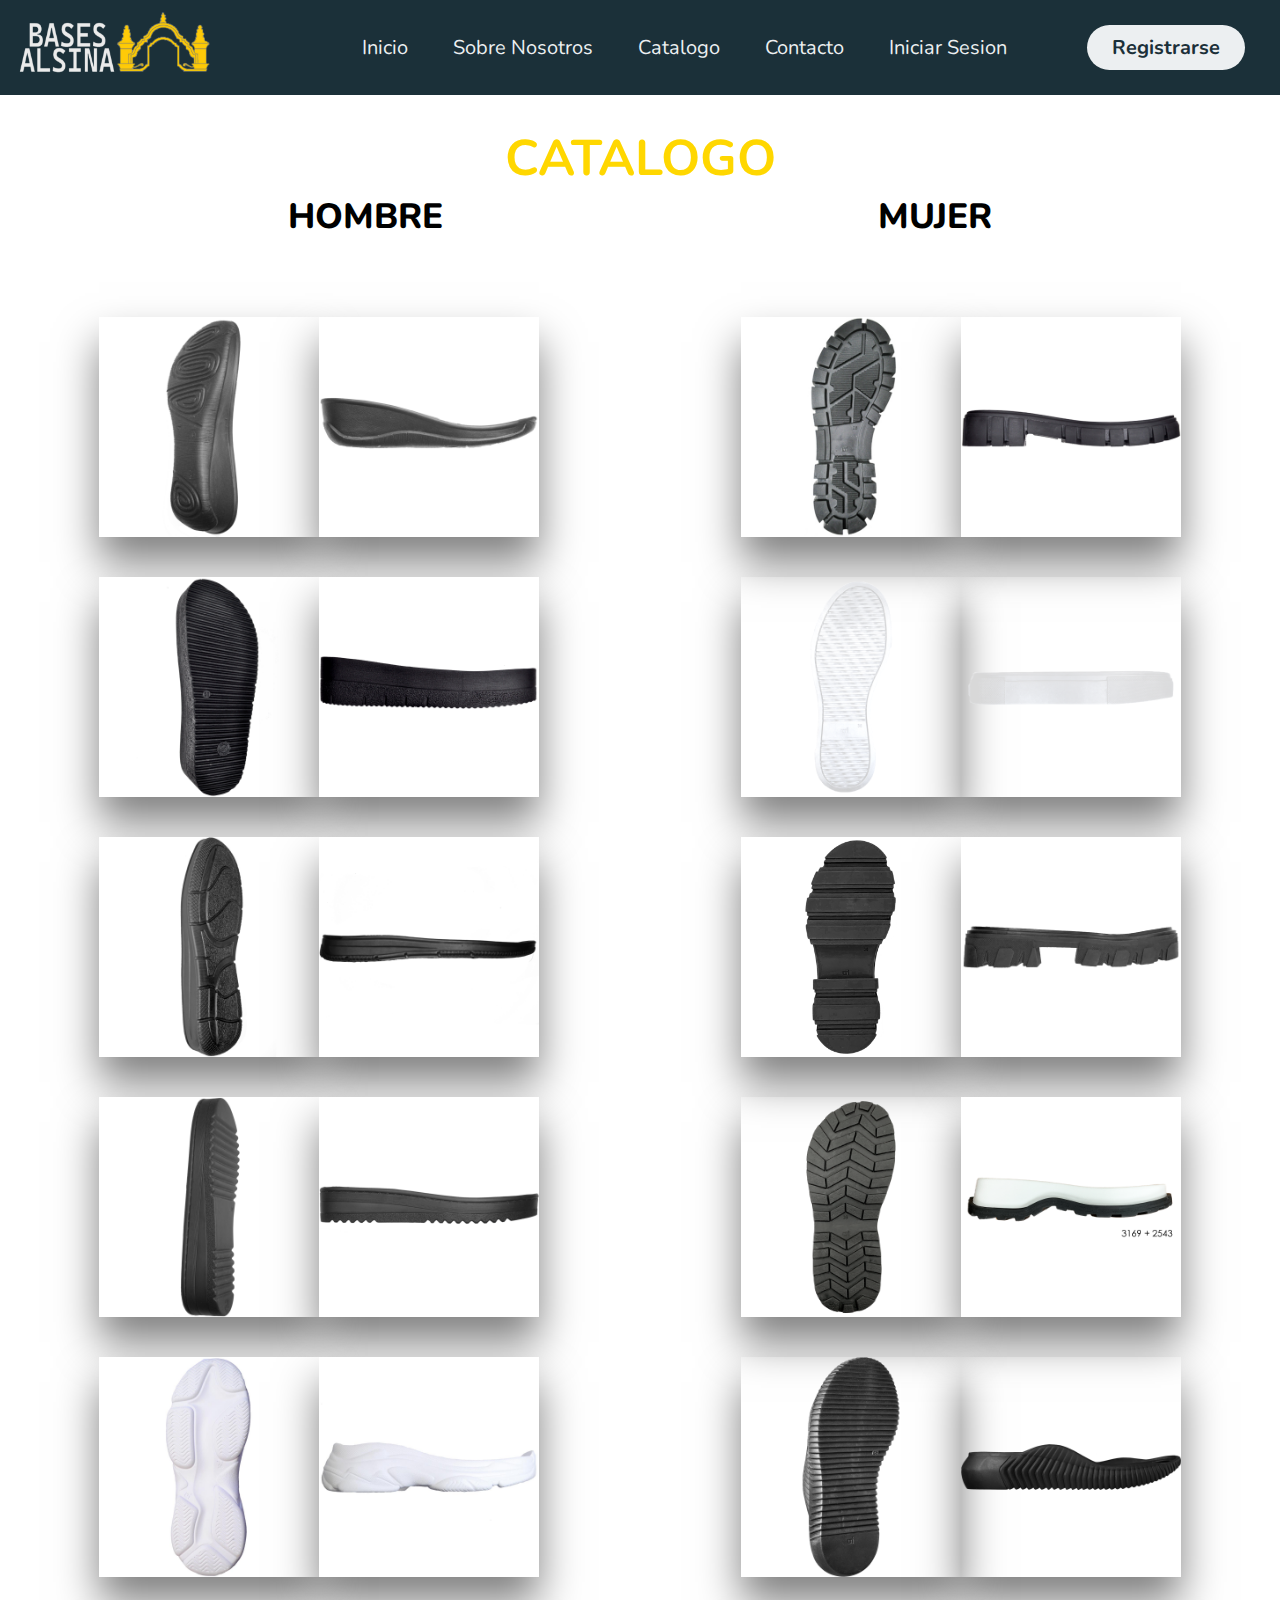
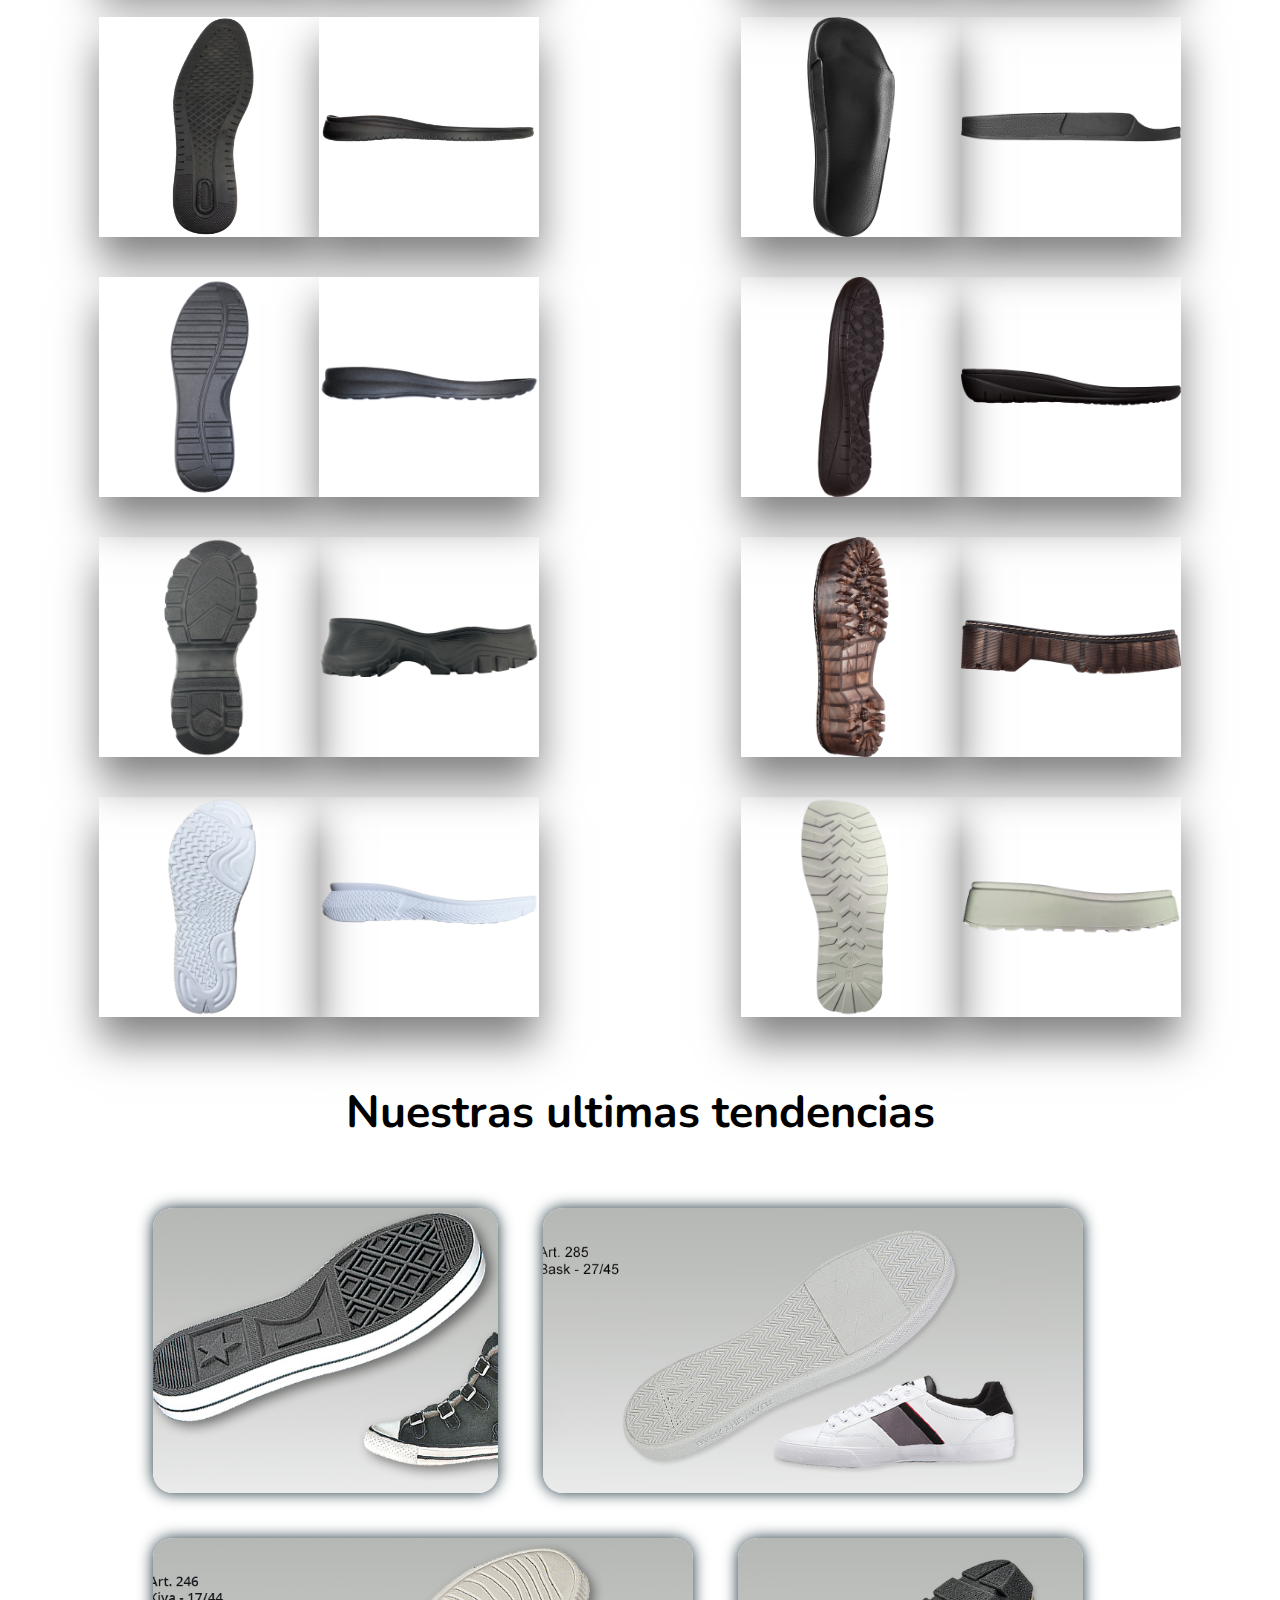
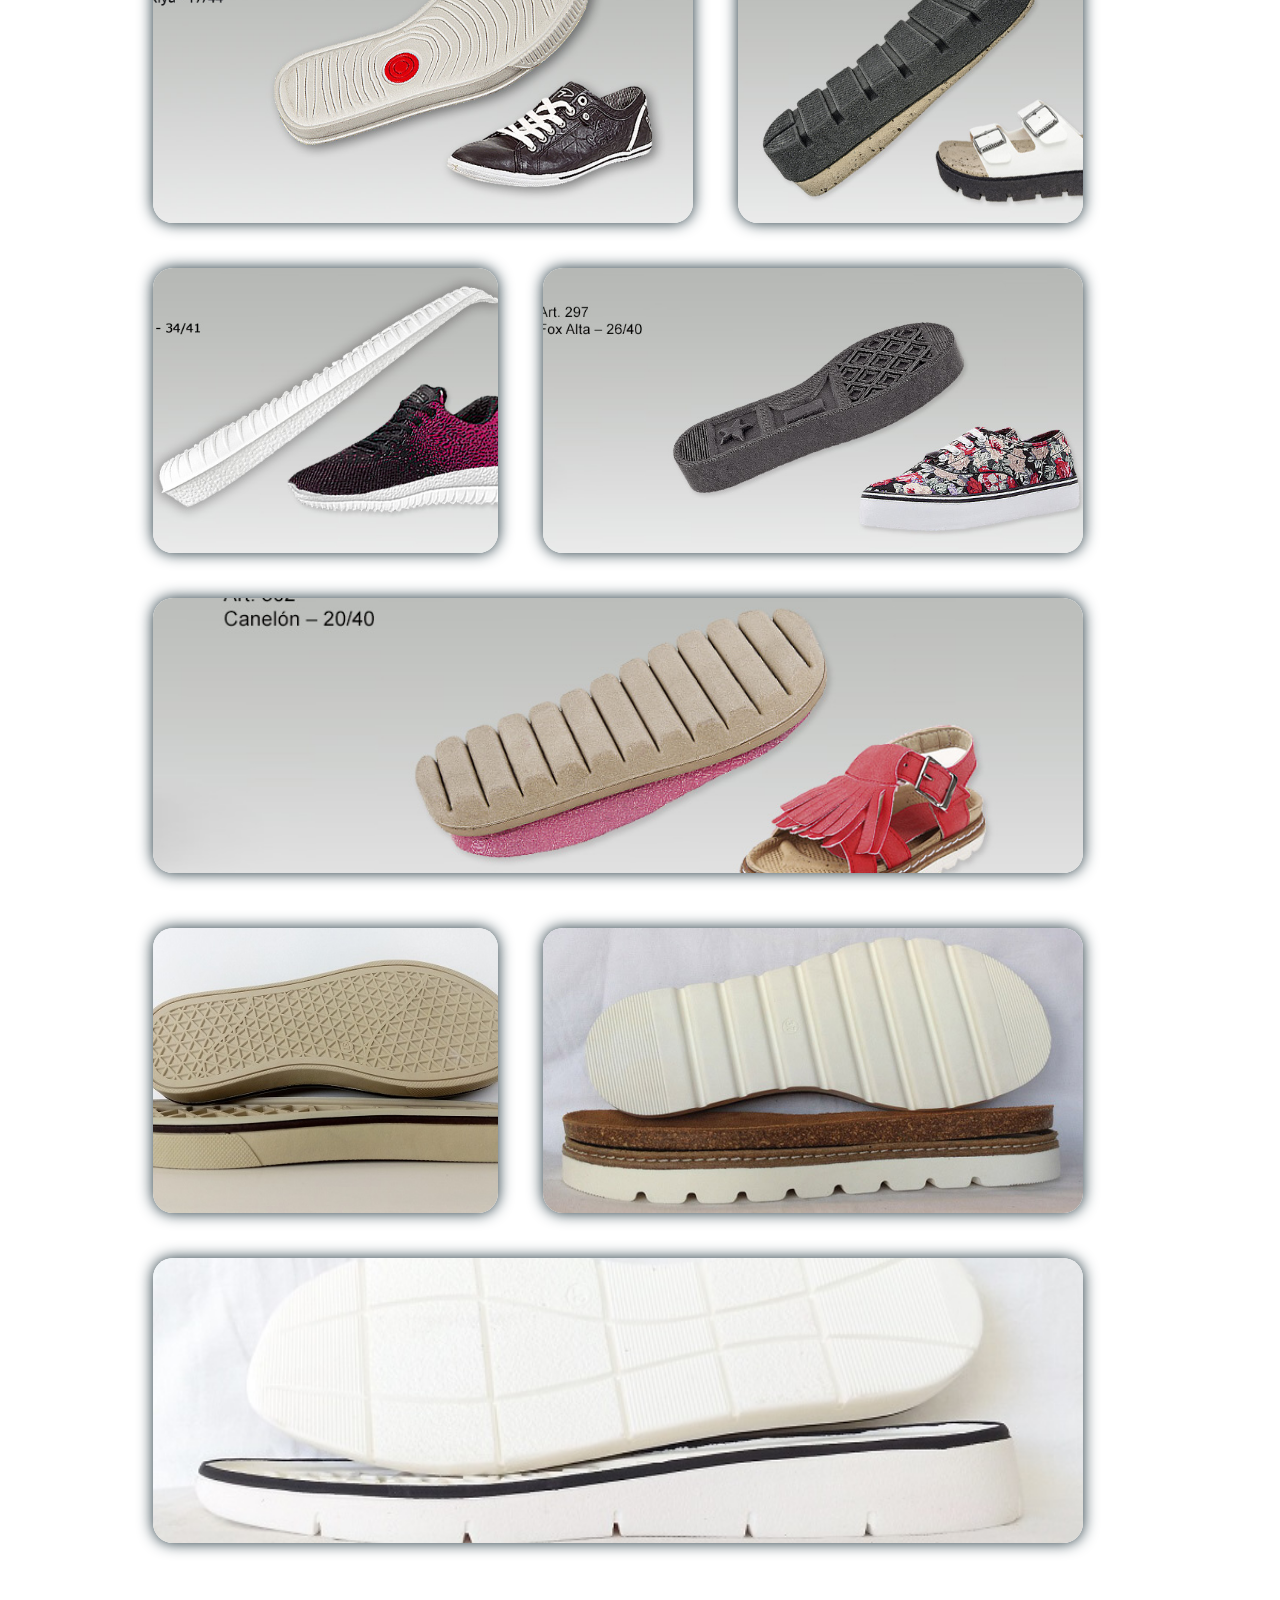
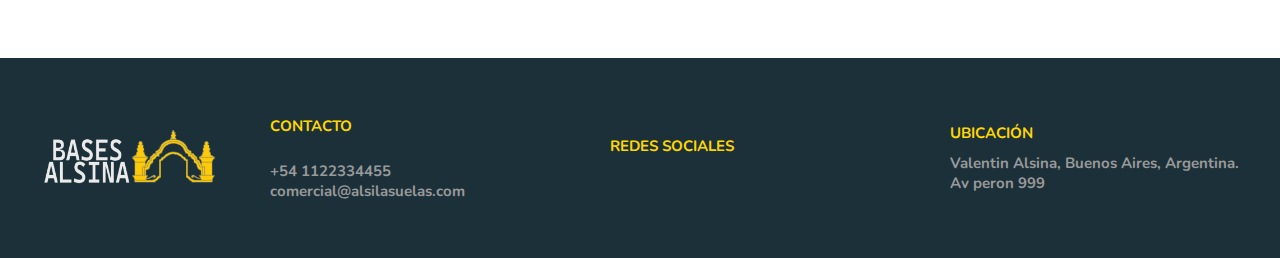
==== commit b5347c8f: "Proyecto Integrador Terminado - 1" ====
--- a/pages/catalogo.html
+++ b/pages/catalogo.html
@@ -20,16 +20,18 @@
                 <img src="../assets/Imagenes/icono-nav.png" alt="icono"> </a>
             </div>
             <div class="nav-list">
-                <ul>
+                <label for="toggle-menu"><i class="fas fa-bars"></i></label>
+                <input type="checkbox" id="toggle-menu">
+                <ul class="list">
                     <li><a href="../index.html">Inicio</a></li>
                     <li><a href="../index.html#sec-2">Sobre Nosotros</a></li>
                     <li><a href="/pages/catalogo.html">Catalogo</a></li>
                     <li><a href="../index.html#footer-container">Contacto</a></li>
                     <li><a href="/pages/login.html">Iniciar Sesion</a></li>
                 </ul>
-            </div>
-            <div class="register">
-                <a href="../pages/register.html"><button>Registrarse</button></a>
+                <div class="register">
+                    <a href="../pages/register.html"><button>Registrarse</button></a>
+                </div>
             </div>
         </nav>
     </header>
@@ -154,7 +156,7 @@
                 <h3>CONTACTO</h3>
                 <div class="contacto">
                     <h4>+54 1122334455</h4>
-                    <h4>comercial@alsilasuelas.com</h4>
+                    <h4 class="segundo-h4">comercial@alsilasuelas.com</h4>
                 </div>
             </div>
             <div class="red-social">
@@ -168,8 +170,11 @@
                 <h3>UBICACIÓN</h3>
                 <div class="ubi">
                     <h4>Valentin Alsina, Buenos Aires, Argentina.</h4>
-                    <h4>Av peron 999</h4>
+                    <h4 class="segundo-h4">Av peron 999</h4>
                 </div>
             </div>
         </div>
-    </footer>+    </footer>
+
+</body>
+</html>--- a/styles.css
+++ b/styles.css
@@ -38,6 +38,15 @@
 .nav-list i{
     font-size: 50px;
     display: none;
+}
+
+.nav-list{
+    display: flex;
+    flex-direction: row;
+    justify-content: center;
+    align-items: center;
+    gap: 80px;
+    padding: 20px;
 }
 
 .nav-list ul{
--- a/MediaQueries/responsiveCatalogo.css
+++ b/MediaQueries/responsiveCatalogo.css
@@ -74,6 +74,51 @@
         width: 930px;
     }
 
+/* --- FOOTER --- */
+
+    footer{
+        height: 200px;
+
+    }
+
+    #footer-container{
+        gap: 10px;
+    }
+
+    .footer-contacto{
+        width: 300px;
+        height: 200px;
+    }
+
+    .ubicacion{
+        width: 300px;
+        height: 200px;
+        gap: 10px;
+    }
+
+    .red-social{
+        width: 300px;
+        height: 200px;
+    }
+
+    .red{
+        gap: 65px;
+    }
+
+    .footer-icon img{
+        width: 9rem;
+    }
+
+    footer h3, h4{
+        font-size: 15px;
+    }
+
+    footer i{
+        width: 1rem;
+    }
+
+
+
 }
 
 @media (max-width:976px){
@@ -193,13 +238,14 @@
 
 }
 
-@media (max-width:420px){
+@media (max-width:520px){
     .logo img{
-        width: 6rem;
+        width: 8rem;
     }
 
     .nav-list{
-        margin-left: 200px;
+        gap: 0;
+        padding: 0 0;    
     }
 
     .nav-list ul{
@@ -235,6 +281,124 @@
     .register a{
         display: none;
     }
+    
+    .catalogo{
+        gap: 10px;
+    }
+
+    .catalogo h1{
+        font-size: 40px;
+    }
+
+    .genero{
+        display: flex;
+        justify-content: space-around;
+        width: 100%;
+    }
+
+    .h h2 , .m h2{
+        font-size: 25px;
+    }
+
+    .suelas{
+        gap: 0;
+        margin-bottom: 30px;
+    }
+
+    .hombre , .mujer{
+        gap: 90px;
+    }
+
+    .suela-hombre{
+        display: flex;
+        flex-direction: column;
+        justify-content: center;
+        align-items: center;
+        height: 230px;
+        width: 230px;
+    }
+
+    .suela-mujer{
+        display: flex;
+        flex-direction: column;
+        justify-content: center;
+        align-items: center;
+        height: 230px;
+        width: 230px;
+    }
+
+    .suela-hombre img{
+        height: 150px;
+        width: 150px;
+    }
+
+    .suela-mujer img{
+        height: 150px;
+        width: 150px;
+    }
+
+    .grid-tendencia{
+        display: none;
+    }
+
+    .grid-suelas{
+        display: none;
+    
+    }
+
+    footer{
+        width: 100%;
+        height: 350px;
+        bottom: 0;
+        margin-top: 20px;
+    }
+    
+    .footer-icon{
+        display: none;
+    }
+
+    #footer-container{
+        display: flex;
+        flex-direction: column;
+        justify-content: center;
+        align-items: center;
+        gap: 5px;
+    }
+
+    .footer-contacto{
+        display: flex;
+        justify-content: center;
+        align-items: center;
+        width: 100%;
+        height: 100px;
+    }
+
+    .red-social{
+        display: flex;
+        justify-content: center;
+        align-items: center;
+        width: 100%;
+        height: 100px;
+
+    }
+
+    .ubicacion{
+        display: flex;
+        justify-content: center;
+        align-items: center;
+        width: 100%;
+        height: 100px;
+    }
+
+    .segundo-h4{
+        display: none;
+    }
+
+    .red{
+        display: flex;
+        gap: 55px;
+    }
+
 }
 
 
